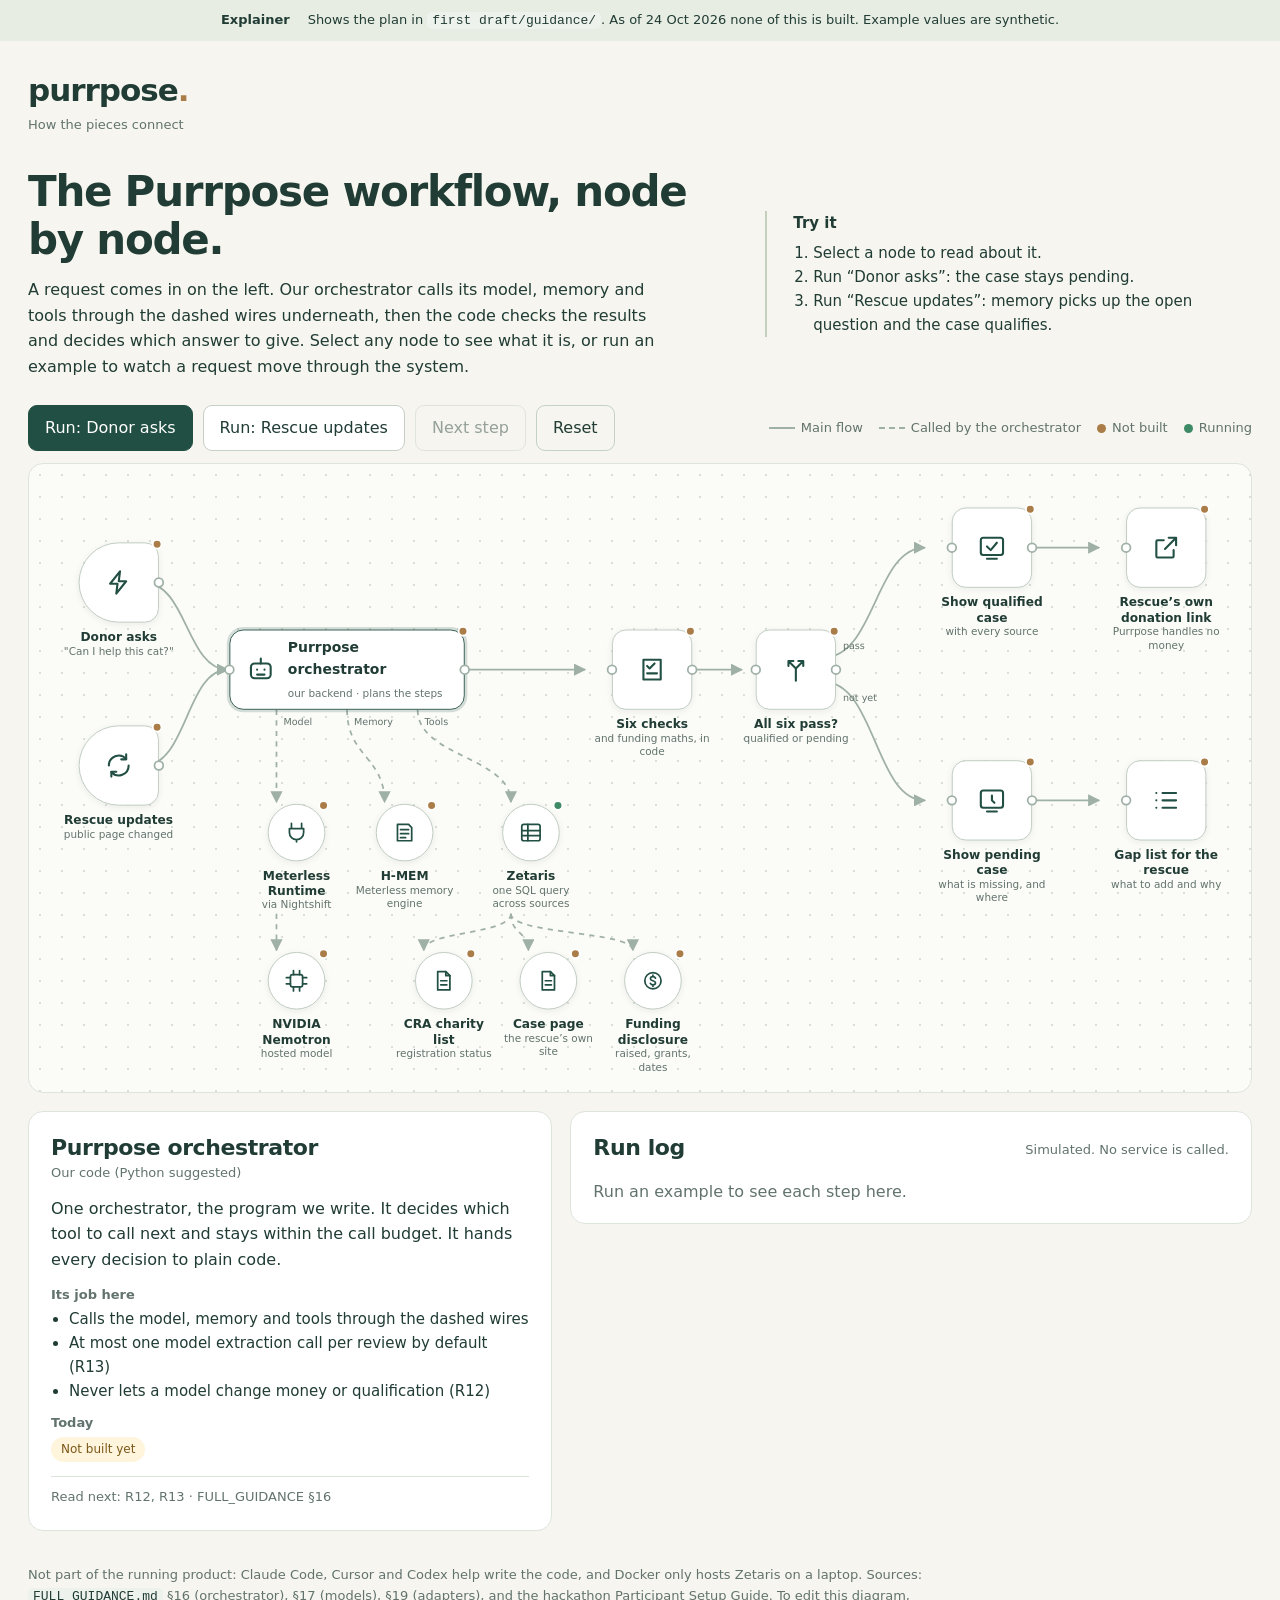
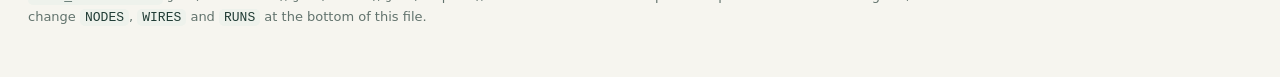
==== docs/architecture/how-it-fits.html @ 2f795e31 "Add architecture diagram, problem validation brief and parallel agents idea - docs/architecture/how-" ====
<!doctype html>
<html lang="en">
<head>
<meta charset="utf-8">
<meta name="viewport" content="width=device-width,initial-scale=1">
<title>Purrpose workflow</title>
<link rel="icon" href="data:image/svg+xml,%3Csvg xmlns=%27http://www.w3.org/2000/svg%27 viewBox=%270 0 16 16%27%3E%3Ccircle cx=%278%27 cy=%278%27 r=%276%27 fill=%27%23224f43%27/%3E%3C/svg%3E">
<style>
:root{--ink:#203c35;--muted:#62736d;--paper:#f6f5ef;--line:#dce4dc;--green:#224f43;--amber:#aa7d48;--amber-ink:#7a5717;--soft:#fff5dd;--wire:#9fb0a6;--dot:#d9dfd6}
*{box-sizing:border-box}
body{margin:0;background:var(--paper);color:var(--ink);font:16px/1.6 system-ui,-apple-system,BlinkMacSystemFont,"Segoe UI",sans-serif;font-variant-numeric:tabular-nums}
::selection{background:#ead9bb}
:focus-visible{outline:3px solid #aa8041;outline-offset:3px}
.shell{max-width:1400px;margin:auto;padding:0 28px}
.demo-banner{background:#e7ede3;display:flex;justify-content:center;gap:18px;flex-wrap:wrap;padding:10px 20px;font-size:13px;text-align:center}
.top{display:flex;align-items:center;justify-content:space-between;padding-top:25px;padding-bottom:12px;gap:18px;flex-wrap:wrap}
.brand{font-size:31px;font-weight:750;letter-spacing:-1px}.brand-dot{color:#aa7d48}
.top p{margin:0}.small{font-size:13px}.muted{color:var(--muted)}
.intro{display:grid;grid-template-columns:1.4fr 1fr;gap:56px;padding:20px 0 26px}
h1{font-size:clamp(28px,3.6vw,42px);line-height:1.13;letter-spacing:-.03em;margin:0 0 14px}
h2{font-size:22px;line-height:1.25;letter-spacing:-.4px;margin:4px 0 10px}
.intro p{margin:0;max-width:62ch}
aside.how{align-self:center;border-left:2px solid #c3d0be;padding-left:26px;font-size:15px}
aside.how ol{padding-left:20px;margin:6px 0 0}
button{font:inherit;cursor:pointer;border:1px solid #c5d1c7;background:#fff;color:var(--ink);padding:9px 16px;border-radius:9px;min-height:42px}
button:hover{border-color:var(--green)}
button:disabled{opacity:.45;cursor:not-allowed}
.primary{background:var(--green);color:#fff;border-color:var(--green)}
.quiet{background:transparent}
.toolbar{display:flex;gap:10px;flex-wrap:wrap;align-items:center;margin-bottom:12px}
.toolbar .sep{flex:1}
.legend{display:flex;gap:16px;flex-wrap:wrap;font-size:13px;color:var(--muted);align-items:center}
.legend i{display:inline-block;vertical-align:middle;margin-right:6px}
.lg-main{width:26px;border-top:2px solid var(--wire)}
.lg-sub{width:26px;border-top:2px dashed var(--wire)}
.lg-dot{width:9px;height:9px;border-radius:50%;background:var(--amber)}
.lg-dot.ok{background:#3f8a66}

/* Canvas */
.stage{display:block}
.below{display:grid;grid-template-columns:minmax(0,1fr) minmax(0,1.3fr);gap:18px;align-items:start;margin:18px 0 34px}
.viewport{position:relative;border:1px solid var(--line);border-radius:15px;background-color:#fbfbf7;background-image:radial-gradient(var(--dot) 1.1px,transparent 1.3px);background-size:22px 22px;overflow:auto}
.canvas{position:relative;width:1400px;height:720px;transform-origin:0 0}
svg.wires{position:absolute;inset:0;width:100%;height:100%;overflow:visible;pointer-events:none}
.wire{fill:none;stroke:var(--wire);stroke-width:2}
.wire.sub{stroke-dasharray:6 6}
.wire.on{stroke:var(--amber);stroke-width:2.5;animation:flow .9s linear infinite}
.wire.main.on{stroke-dasharray:10 6}
@keyframes flow{to{stroke-dashoffset:-32}}
.arrow{fill:var(--wire)}
.port-label,.branch-label{font-size:11px;fill:var(--muted)}

.node{position:absolute;display:flex;flex-direction:column;align-items:center;text-align:center;background:none;border:0;padding:0;min-height:0;border-radius:0;color:var(--ink)}
.node:hover{border:0}
.node .box{display:grid;place-items:center;background:#fff;border:1.5px solid #b9c7bc;border-radius:16px;box-shadow:0 2px 8px rgba(32,60,53,.07);transition:border-color .2s,box-shadow .2s;position:relative}
.node:hover .box{border-color:var(--green)}
.node.sel .box{border-color:var(--green);box-shadow:0 0 0 3px rgba(34,79,67,.18)}
.node.on .box{border-color:var(--amber);box-shadow:0 0 0 4px rgba(170,125,72,.22)}
.node svg.ic{width:34px;height:34px;stroke:var(--green);fill:none;stroke-width:1.7;stroke-linecap:round;stroke-linejoin:round}
.node.on svg.ic{stroke:var(--amber-ink)}
.node.tile .box{width:92px;height:92px}
.node.trigger .box{border-radius:46px 16px 16px 46px}
.node.circle .box{width:66px;height:66px;border-radius:50%}
.node.circle svg.ic{width:28px;height:28px}
.node.circle .name,.node.circle .sub{max-width:112px}
.node.agent .box{width:270px;height:92px;grid-template-columns:auto 1fr;justify-items:start;gap:14px;padding:0 18px;text-align:left}
.agent-title{font-weight:700;font-size:16px;line-height:1.2}
.agent-sub{font-size:12px;color:var(--muted)}
.node .name{margin-top:8px;font-weight:650;font-size:14px;line-height:1.25;max-width:150px}
.node .sub{font-size:12px;color:var(--muted);max-width:150px;line-height:1.3}
.node .state{position:absolute;top:-5px;right:-5px;width:12px;height:12px;border-radius:50%;background:var(--amber);border:2px solid #fff}
.node .state.ok{background:#3f8a66}
.handle{position:absolute;width:12px;height:12px;border-radius:50%;background:#fff;border:2px solid #9fb0a6;top:50%;transform:translateY(-50%)}
.handle.in{left:-7px}.handle.out{right:-7px}

/* Side panel */
.panel{background:#fff;border:1px solid var(--line);border-radius:15px;padding:22px}
.panel h2{margin:0 0 2px}
.panel .tech{font-size:13px;color:var(--muted);margin:0 0 12px}
.panel p{margin:8px 0}
.panel dl{margin:12px 0 0;display:grid;gap:10px}
.panel dt{font-size:13px;font-weight:700;color:var(--muted)}
.panel dd{margin:2px 0 0;font-size:15px}
.panel ul{margin:2px 0 0;padding-left:18px}
.pill{border-radius:20px;background:#e9efe7;padding:3px 10px;font-size:12px;display:inline-block}
.pill.pending{color:var(--amber-ink);background:var(--soft)}
.notice{padding:11px 13px;border-radius:10px;background:var(--soft);border:1px solid #eedab2;font-size:14px;margin-top:12px}
.refs{font-size:13px;color:var(--muted);border-top:1px solid var(--line);margin-top:14px;padding-top:10px}
code{font:13px/1.4 ui-monospace,SFMono-Regular,Consolas,monospace;background:#eef2ec;color:var(--ink);padding:1px 5px;border-radius:5px}

/* Run log */
.log{background:#fff;border:1px solid var(--line);border-radius:15px;padding:18px 22px}
.log-head{display:flex;justify-content:space-between;align-items:center;gap:12px;flex-wrap:wrap}
.log ol{margin:10px 0 0;padding-left:24px}
.log li{padding:4px 0;color:var(--muted)}
.log li.done{color:var(--ink)}
.log li.cur{color:var(--ink);font-weight:600}
.log li.cur::marker{color:var(--amber)}
.empty{color:var(--muted);margin:8px 0 0}
footer{font-size:13px;color:var(--muted);padding-bottom:36px}
footer p{max-width:110ch}

@media (max-width:1000px){.below{grid-template-columns:1fr}.intro{grid-template-columns:1fr;gap:18px}}
@media (max-width:560px){.shell{padding:0 16px}.toolbar .sep{display:none}}
@media (prefers-reduced-motion:reduce){.wire.on{animation:none}*{transition:none!important}}
</style>
</head>
<body>
<div class="demo-banner"><strong>Explainer</strong><span>Shows the plan in <code>first draft/guidance/</code>. As of 24 Oct 2026 none of this is built. Example values are synthetic.</span></div>
<header class="shell top"><div><span class="brand">purrpose<span class="brand-dot">.</span></span><p class="small muted">How the pieces connect</p></div></header>
<main class="shell">
  <section class="intro">
    <div>
      <h1>The Purrpose workflow, node by node.</h1>
      <p>A request comes in on the left. Our orchestrator calls its model, memory and tools through the dashed wires underneath, then the code checks the results and decides which answer to give. Select any node to see what it is, or run an example to watch a request move through the system.</p>
    </div>
    <aside class="how">
      <strong>Try it</strong>
      <ol>
        <li>Select a node to read about it.</li>
        <li>Run “Donor asks”: the case stays pending.</li>
        <li>Run “Rescue updates”: memory picks up the open question and the case qualifies.</li>
      </ol>
    </aside>
  </section>

  <div class="toolbar">
    <button class="primary" id="run-a">Run: Donor asks</button>
    <button id="run-b">Run: Rescue updates</button>
    <button class="quiet" id="step" disabled>Next step</button>
    <button class="quiet" id="reset">Reset</button>
    <span class="sep"></span>
    <div class="legend"><span><i class="lg-main"></i>Main flow</span><span><i class="lg-sub"></i>Called by the orchestrator</span><span><i class="lg-dot"></i>Not built</span><span><i class="lg-dot ok"></i>Running</span></div>
  </div>

  <div class="stage">
    <div class="viewport" id="viewport">
      <div class="canvas" id="canvas">
        <svg class="wires" id="wires" viewBox="0 0 1400 720" aria-hidden="true"></svg>
      </div>
    </div>
  </div>

  <div class="below">
  <aside class="panel" id="panel" aria-live="polite"></aside>
  <section class="log" aria-live="polite">
    <div class="log-head"><h2 id="log-title">Run log</h2><span class="small muted">Simulated. No service is called.</span></div>
    <div id="log-body"><p class="empty">Run an example to see each step here.</p></div>
  </section>
  </div>

  <footer>
    <p>Not part of the running product: Claude Code, Cursor and Codex help write the code, and Docker only hosts Zetaris on a laptop. Sources: <code>FULL_GUIDANCE.md</code> §16 (orchestrator), §17 (models), §19 (adapters), and the hackathon Participant Setup Guide. To edit this diagram, change <code>NODES</code>, <code>WIRES</code> and <code>RUNS</code> at the bottom of this file.</p>
  </footer>
</main>

<script>
'use strict';
// ---- Edit content here. Positions are in canvas pixels (1400 x 720). ----
const ICONS = {
  bolt:'<path d="M13 3 5 13h6l-1 8 8-10h-6l1-8z"/>',
  update:'<path d="M4 12a8 8 0 0 1 14-5.3M20 12a8 8 0 0 1-14 5.3"/><path d="M18 3v4h-4M6 21v-4h4"/>',
  agent:'<rect x="4" y="7" width="16" height="12" rx="3"/><path d="M12 3v4M9 12h.01M15 12h.01M9 16h6"/>',
  check:'<path d="M5 4h14v16H5z"/><path d="m8 9 2 2 4-4M8 15h8"/>',
  split:'<path d="M12 21V11M12 11 6 5M12 11l6-6M6 5h4M6 5v4M18 5h-4M18 5v4"/>',
  ok:'<rect x="3" y="4" width="18" height="14" rx="2"/><path d="m8 11 3 3 5-6M8 21h8"/>',
  pending:'<rect x="3" y="4" width="18" height="14" rx="2"/><path d="M12 8v4l2 2M8 21h8"/>',
  link:'<path d="M14 4h6v6M20 4l-9 9"/><path d="M18 14v5a1 1 0 0 1-1 1H5a1 1 0 0 1-1-1V7a1 1 0 0 1 1-1h5"/>',
  list:'<path d="M9 6h11M9 12h11M9 18h11M4 6h.01M4 12h.01M4 18h.01"/>',
  socket:'<path d="M7 3v5M17 3v5M5 8h14v4a7 7 0 0 1-14 0V8zM12 19v2"/>',
  chip:'<rect x="6" y="6" width="12" height="12" rx="2"/><path d="M9 2v4M15 2v4M9 18v4M15 18v4M2 9h4M2 15h4M18 9h4M18 15h4"/>',
  memory:'<path d="M5 4h11l3 3v13H5z"/><path d="M8 9h8M8 13h8M8 17h5"/>',
  table:'<rect x="3" y="4" width="18" height="16" rx="2"/><path d="M3 10h18M3 15h18M9 4v16"/>',
  doc:'<path d="M6 3h8l4 4v14H6z"/><path d="M14 3v4h4M9 12h6M9 16h6"/>',
  coin:'<circle cx="12" cy="12" r="8"/><path d="M14.5 9.5c-.5-1-1.5-1.5-2.5-1.5-1.4 0-2.5.8-2.5 2s1.1 1.6 2.5 2 2.5.8 2.5 2-1.1 2-2.5 2c-1 0-2-.5-2.5-1.5M12 6.5v1.5M12 16v1.5"/>'
};

const NODES = [
  {id:'t1', type:'tile trigger', x:40, y:90, icon:'bolt', name:'Donor asks', sub:'"Can I help this cat?"', state:'todo',
   tech:'Trigger · our app', what:'A supporter asks about one case, or asks to find one. The app asks once which city they prefer and never asks for a name or an amount.', job:['Starts a review of the case','Records which region and city the person asked about'], refs:'R04 · FULL_GUIDANCE §5'},
  {id:'t2', type:'tile trigger', x:40, y:300, icon:'update', name:'Rescue updates', sub:'public page changed', state:'todo',
   tech:'Trigger · our app', what:'A rescue changes its public case page, for example to say whether a grant is included in the amount raised. The notification alone is not evidence: the page has to be read and checked.', job:['Starts a re-review of only the checks the change affects','Starts from what memory already holds'], refs:'R05, R10 · FULL_GUIDANCE §6, §12'},
  {id:'agent', type:'agent', x:230, y:190, icon:'agent', name:'Purrpose orchestrator', sub:'our backend · plans the steps', state:'todo',
   tech:'Our code (Python suggested)', what:'One orchestrator, the program we write. It decides which tool to call next and stays within the call budget. It hands every decision to plain code.', job:['Calls the model, memory and tools through the dashed wires','At most one model extraction call per review by default (R13)','Never lets a model change money or qualification (R12)'], refs:'R12, R13 · FULL_GUIDANCE §16'},
  {id:'runtime', type:'circle', x:251, y:390, icon:'socket', name:'Meterless Runtime', sub:'via Nightshift', state:'todo',
   tech:'Hackathon Power rule', what:'The switchboard. Our app sends model requests to one OpenAI-style address with a token, and Nightshift passes them on to the model it is set up to use.', job:['The only model address our app knows','Satisfies the rule “Meterless Nightshift as primary AI provider”'],
   note:'Nightshift for Windows needs a dedicated GPU. On 23 Oct the Meterless team said in the HackOS Help Meterless channel: build the Runtime provider into the app and test with NVIDIA’s hosted API.', refs:'FULL_GUIDANCE §19 Nightshift'},
  {id:'nemotron', type:'circle', x:251, y:560, icon:'chip', name:'NVIDIA Nemotron', sub:'hosted model', state:'todo',
   tech:'The model that reads', what:'The AI model behind the Runtime. It reads the vet estimate and proposes facts, each with where on the page it found them.', job:['Proposes treatment, cost and date as candidates','The code then checks every proposed fact','The NVIDIA key goes in Nightshift, never in our app'], refs:'R12 · FULL_GUIDANCE §17'},
  {id:'hmem', type:'circle', x:375, y:390, icon:'memory', name:'H-MEM', sub:'Meterless memory engine', state:'todo',
   tech:'Hackathon Build rule', what:'Memory with citations. Every finding keeps its source, and nothing is overwritten. It is an engine we build from Meterless’s reference code and test suite, not a hosted service.', job:['Recalls what is already known and what is still open','Saves new findings after each review','Keeps history honest: an old answer uses only what was known then'], proof:'The conformance tests pass, and the demo shows a recall after an update.', refs:'R11 · FULL_GUIDANCE §14'},
  {id:'zetaris', type:'circle', x:520, y:390, icon:'table', name:'Zetaris', sub:'one SQL query across sources', state:'ok',
   tech:'Hackathon Data rule', what:'A query layer. It reads separate sources where they live and lets us join them in one SQL query, keeping which source each row came from.', job:['Answers: does the registry match the name and city on the case page?','Returns funding rows with their dates'], note:'Running locally (REST on port 18888). No Purrpose tables yet. Sources must be in S3, a database or a REST API, not local files.', refs:'R07 · FULL_GUIDANCE §19 Zetaris'},
  {id:'src1', type:'circle', x:420, y:560, icon:'doc', name:'CRA charity list', sub:'registration status', state:'todo',
   tech:'Source', what:'The Canada Revenue Agency’s list of registered charities: name, status, address. The bulk download is a yearly snapshot, and live status is a web search.', job:['Identity check (check 1 of 6)'], refs:'R09 · FULL_GUIDANCE §13'},
  {id:'src2', type:'circle', x:540, y:560, icon:'doc', name:'Case page', sub:'the rescue’s own site', state:'todo',
   tech:'Source', what:'The rescue’s public page for this cat: the request, the city where treatment happens, and the medical material.', job:['Medical check, and the city used for sorting'], refs:'R05, R07'},
  {id:'src3', type:'circle', x:660, y:560, icon:'coin', name:'Funding disclosure', sub:'raised, grants, dates', state:'todo',
   tech:'Source', what:'The dated statement of how much is needed and how much has been raised, including any grants.', job:['Funding checks (checks 3 and 4)'], refs:'R08 · FULL_GUIDANCE §9'},
  {id:'checks', type:'tile', x:640, y:190, icon:'check', name:'Six checks', sub:'and funding maths, in code', state:'todo',
   tech:'Our code', what:'Plain code with no model involved. It runs the six checks and calculates the remaining amount. Unknown stays unknown and is never counted as zero.', job:['Identity, medical, costs dated, positive remainder, donation link, risk','2,000 − 700 − 300 = 1,000 if the grant is separate; unknown if unclear'], refs:'R06, R08 · FULL_GUIDANCE §7, §9'},
  {id:'gate', type:'tile', x:820, y:190, icon:'split', name:'All six pass?', sub:'qualified or pending', state:'todo',
   tech:'Our code', what:'The fork in the road. Only a case that passes every check is shown as qualified. Anything else is pending, with the reason.', job:['Qualification applies to this case only, not to every request by the organization'], refs:'R06'},
  {id:'qual', type:'tile', x:1030, y:50, icon:'ok', name:'Show qualified case', sub:'with every source', state:'todo',
   tech:'Result page', what:'The supporter sees the case, its sources and the remaining amount, plus what has not been independently confirmed.', job:['Ordered by city, organization and case name, never by a trust score'], refs:'R04 · FULL_GUIDANCE §5.4'},
  {id:'link', type:'tile', x:1230, y:50, icon:'link', name:'Rescue’s own donation link', sub:'Purrpose handles no money', state:'todo',
   tech:'External link', what:'A checked link to the organization’s own donation channel. Purrpose never takes, sends or processes money.', job:['The link is checked to belong to the same organization (check 5)'], refs:'R15 · FULL_GUIDANCE §10'},
  {id:'pend', type:'tile', x:1030, y:340, icon:'pending', name:'Show pending case', sub:'what is missing, and where', state:'todo',
   tech:'Result page', what:'An honest pending result: the known facts, what is missing, and where it could come from. Missing information does not mean dishonesty.', job:['Never invents a remaining amount'], refs:'R06 · FULL_GUIDANCE §5.4'},
  {id:'gaps', type:'tile', x:1230, y:340, icon:'list', name:'Gap list for the rescue', sub:'what to add and why', state:'todo',
   tech:'Result page', what:'The rescue gets a practical list of what is satisfied, missing, expired or conflicting, and what to add to its public page.', job:['Public links only, no private uploads'], refs:'R05 · FULL_GUIDANCE §6'}
];

// [from, to, kind (main | sub), optional label]
const WIRES = [
  ['t1','agent','main'], ['t2','agent','main'],
  ['agent','runtime','sub','Model'], ['runtime','nemotron','sub'],
  ['agent','hmem','sub','Memory'], ['agent','zetaris','sub','Tools'],
  ['zetaris','src1','sub'], ['zetaris','src2','sub'], ['zetaris','src3','sub'],
  ['agent','checks','main'], ['checks','gate','main'],
  ['gate','qual','main','pass'], ['gate','pend','main','not yet'],
  ['qual','link','main'], ['pend','gaps','main']
];

const RUNS = {
  a:{title:'Run: Donor asks', steps:[
    {on:['t1'], wires:[], text:'A supporter asks about Maple, a synthetic Ottawa case: CAD 2,000 for treatment.'},
    {on:['agent'], wires:['t1>agent'], text:'The orchestrator plans the review: what to look up, what is allowed, and the one model call.'},
    {on:['hmem'], wires:['agent>hmem'], text:'H-MEM recall: nothing is known about this case yet.'},
    {on:['zetaris','src1','src2','src3'], wires:['agent>zetaris','zetaris>src1','zetaris>src2','zetaris>src3'], text:'Zetaris joins the registry record, the case page and the funding disclosure: CAD 700 raised and a CAD 300 grant.'},
    {on:['runtime','nemotron'], wires:['agent>runtime','runtime>nemotron'], text:'The vet estimate goes through the Meterless Runtime to Nemotron, which proposes “CAD 2,000, estimate item 1”.'},
    {on:['checks'], wires:['agent>checks'], text:'The code checks the facts. The disclosure doesn’t say whether the grant is part of the CAD 700, so the remaining amount is unknown.'},
    {on:['gate'], wires:['checks>gate'], text:'The funding check can’t pass, so the case is not qualified.'},
    {on:['pend'], wires:['gate>pend'], text:'The supporter sees a pending case: what is known, what is missing, and the sources.'},
    {on:['gaps','hmem'], wires:['pend>gaps','agent>hmem'], text:'The rescue is asked: “Is the CAD 300 grant included in the CAD 700?” The open question is saved in H-MEM.'}
  ]},
  b:{title:'Run: Rescue updates', steps:[
    {on:['t2'], wires:[], text:'The rescue updates its page: the grant is separate from the CAD 700 raised.'},
    {on:['agent'], wires:['t2>agent'], text:'The orchestrator starts a re-review, limited to the checks this change affects.'},
    {on:['hmem'], wires:['agent>hmem'], text:'H-MEM recall: the earlier findings, plus the open question about the grant.'},
    {on:['zetaris','src3'], wires:['agent>zetaris','zetaris>src3'], text:'Only the funding disclosure is read again. The identity and medical findings are reused while still valid.'},
    {on:['checks'], wires:['agent>checks'], text:'The code calculates: 2,000 − 700 − 300 = CAD 1,000 remaining. No model call was needed.'},
    {on:['gate'], wires:['checks>gate'], text:'All six checks pass on synthetic test data.'},
    {on:['qual','hmem'], wires:['gate>qual','agent>hmem'], text:'The case is shown as qualified, with its sources. The earlier pending result stays in history.'},
    {on:['link'], wires:['qual>link'], text:'The supporter gets the rescue’s own donation link. Purrpose never handles money.'}
  ]}
};

// ---- Rendering. ----
const $ = id => document.getElementById(id);
const byId = Object.fromEntries(NODES.map(n=>[n.id,n]));
const size = n => n.type.includes('agent') ? {w:270,h:92} : n.type.includes('circle') ? {w:66,h:66} : {w:92,h:92};
let selected = 'agent', run = null, stepIx = -1;

function ports(n){
  const s=size(n), cx=n.x+s.w/2, cy=n.y+s.h/2;
  return {in:[n.x,cy], out:[n.x+s.w,cy], top:[cx,n.y], bottom:[cx,n.y+s.h],
    sub:{runtime:[n.x+s.w*0.2,n.y+s.h], hmem:[n.x+s.w*0.5,n.y+s.h], zetaris:[n.x+s.w*0.8,n.y+s.h]}};
}

function drawWires(){
  let h='<defs><marker id="arr" viewBox="0 0 10 10" refX="9" refY="5" markerWidth="7" markerHeight="7" orient="auto-start-reverse"><path class="arrow" d="M0 0 10 5 0 10z"/></marker></defs>';
  WIRES.forEach(([f,t,kind,label])=>{
    const pa=ports(byId[f]), pb=ports(byId[t]);
    let d, lx, ly;
    if(kind==='main'){
      let [x1,y1]=pa.out; const [x2,y2]=pb.in;
      if(f==='gate') y1 += (t==='qual' ? -14 : 14);
      const c=Math.max(40,(x2-x1)/2);
      d=`M${x1} ${y1} C${x1+c} ${y1} ${x2-c} ${y2} ${x2-2} ${y2}`;
      if(label){lx=x1+22; ly=y1+(t==='qual'?-10:22);}
    } else {
      const [x1,y1]= f==='agent' ? pa.sub[t] : [pa.bottom[0], pa.bottom[1]+60];
      const [x2,y2]=pb.top; const c=Math.max(24,(y2-y1)/2);
      d=`M${x1} ${y1} C${x1} ${y1+c} ${x2} ${y2-c} ${x2} ${y2-2}`;
      if(label){lx=x1+8; ly=y1+18;}
    }
    h+=`<path class="wire ${kind}" data-w="${f}>${t}" d="${d}" marker-end="url(#arr)"/>`;
    if(label) h+=`<text class="${kind==='main'?'branch-label':'port-label'}" x="${lx}" y="${ly}">${label}</text>`;
  });
  $('wires').innerHTML=h;
}

function drawNodes(){
  const c=$('canvas');
  NODES.forEach(n=>{
    const el=document.createElement('button');
    el.className='node '+n.type; el.dataset.id=n.id;
    el.style.left=n.x+'px'; el.style.top=n.y+'px';
    el.setAttribute('aria-label',`${n.name}: ${n.sub}`);
    const ic=`<svg class="ic" viewBox="0 0 24 24" aria-hidden="true">${ICONS[n.icon]}</svg>`;
    const dot=`<span class="state ${n.state==='ok'?'ok':''}" title="${n.state==='ok'?'Running':'Not built'}"></span>`;
    if(n.type==='agent'){
      el.innerHTML=`<span class="box">${ic}<span><span class="agent-title">${n.name}</span><br><span class="agent-sub">${n.sub}</span></span>${dot}<span class="handle in"></span><span class="handle out"></span></span>`;
    } else {
      const handles = n.type.includes('circle') ? '' : `${n.type.includes('trigger')?'':'<span class="handle in"></span>'}${['link','gaps'].includes(n.id)?'':'<span class="handle out"></span>'}`;
      el.innerHTML=`<span class="box">${ic}${dot}${handles}</span><span class="name">${n.name}</span><span class="sub">${n.sub}</span>`;
    }
    el.addEventListener('click',()=>{selected=n.id; renderPanel(); paint();});
    c.appendChild(el);
  });
}

function renderPanel(){
  const n=byId[selected];
  $('panel').innerHTML=`<h2>${n.name}</h2><p class="tech">${n.tech}</p><p>${n.what}</p>
    <dl><div><dt>Its job here</dt><dd><ul>${n.job.map(j=>`<li>${j}</li>`).join('')}</ul></dd></div>
    ${n.proof?`<div><dt>What proves it works</dt><dd>${n.proof}</dd></div>`:''}
    <div><dt>Today</dt><dd><span class="pill ${n.state==='ok'?'':'pending'}">${n.state==='ok'?'Running locally':'Not built yet'}</span></dd></div></dl>
    ${n.note?`<div class="notice">${n.note}</div>`:''}
    <div class="refs">Read next: ${n.refs}</div>`;
}

function paint(){
  const s = run && stepIx>=0 ? RUNS[run].steps[stepIx] : null;
  document.querySelectorAll('.node').forEach(el=>{
    el.classList.toggle('on', !!s && s.on.includes(el.dataset.id));
    el.classList.toggle('sel', el.dataset.id===selected);
  });
  document.querySelectorAll('.wire').forEach(w=>w.classList.toggle('on', !!s && s.wires.includes(w.dataset.w)));
}

function renderLog(){
  if(!run){$('log-title').textContent='Run log';$('log-body').innerHTML='<p class="empty">Run an example to see each step here.</p>';$('step').disabled=true;$('step').textContent='Next step';return}
  const r=RUNS[run];
  $('log-title').textContent=r.title;
  $('log-body').innerHTML='<ol>'+r.steps.slice(0,stepIx+1).map((s,i)=>`<li class="${i===stepIx?'cur':'done'}">${s.text}</li>`).join('')+'</ol>';
  const done = stepIx>=r.steps.length-1;
  $('step').disabled = done; $('step').textContent = done ? 'Run finished' : 'Next step';
}

function show(){ selected=RUNS[run].steps[stepIx].on[0]; renderPanel(); paint(); renderLog(); }
function start(k){ run=k; stepIx=0; show(); }
function next(){ if(run && stepIx<RUNS[run].steps.length-1){ stepIx++; show(); } }

function fit(){
  const vp=$('viewport'), c=$('canvas');
  const k=Math.max(0.62, Math.min(1, (vp.clientWidth-2)/1400));
  c.style.transform=`scale(${k})`;
  c.style.marginBottom=`${720*k-720}px`; c.style.marginRight=`${1400*k-1400}px`;
}

$('run-a').onclick=()=>start('a');
$('run-b').onclick=()=>start('b');
$('step').onclick=next;
$('reset').onclick=()=>{ run=null; stepIx=-1; selected='agent'; renderPanel(); paint(); renderLog(); };
document.addEventListener('keydown',e=>{ if(e.key==='ArrowRight') next(); });
window.addEventListener('resize',fit);
drawWires(); drawNodes(); renderPanel(); paint(); fit();
</script>
</body>
</html>
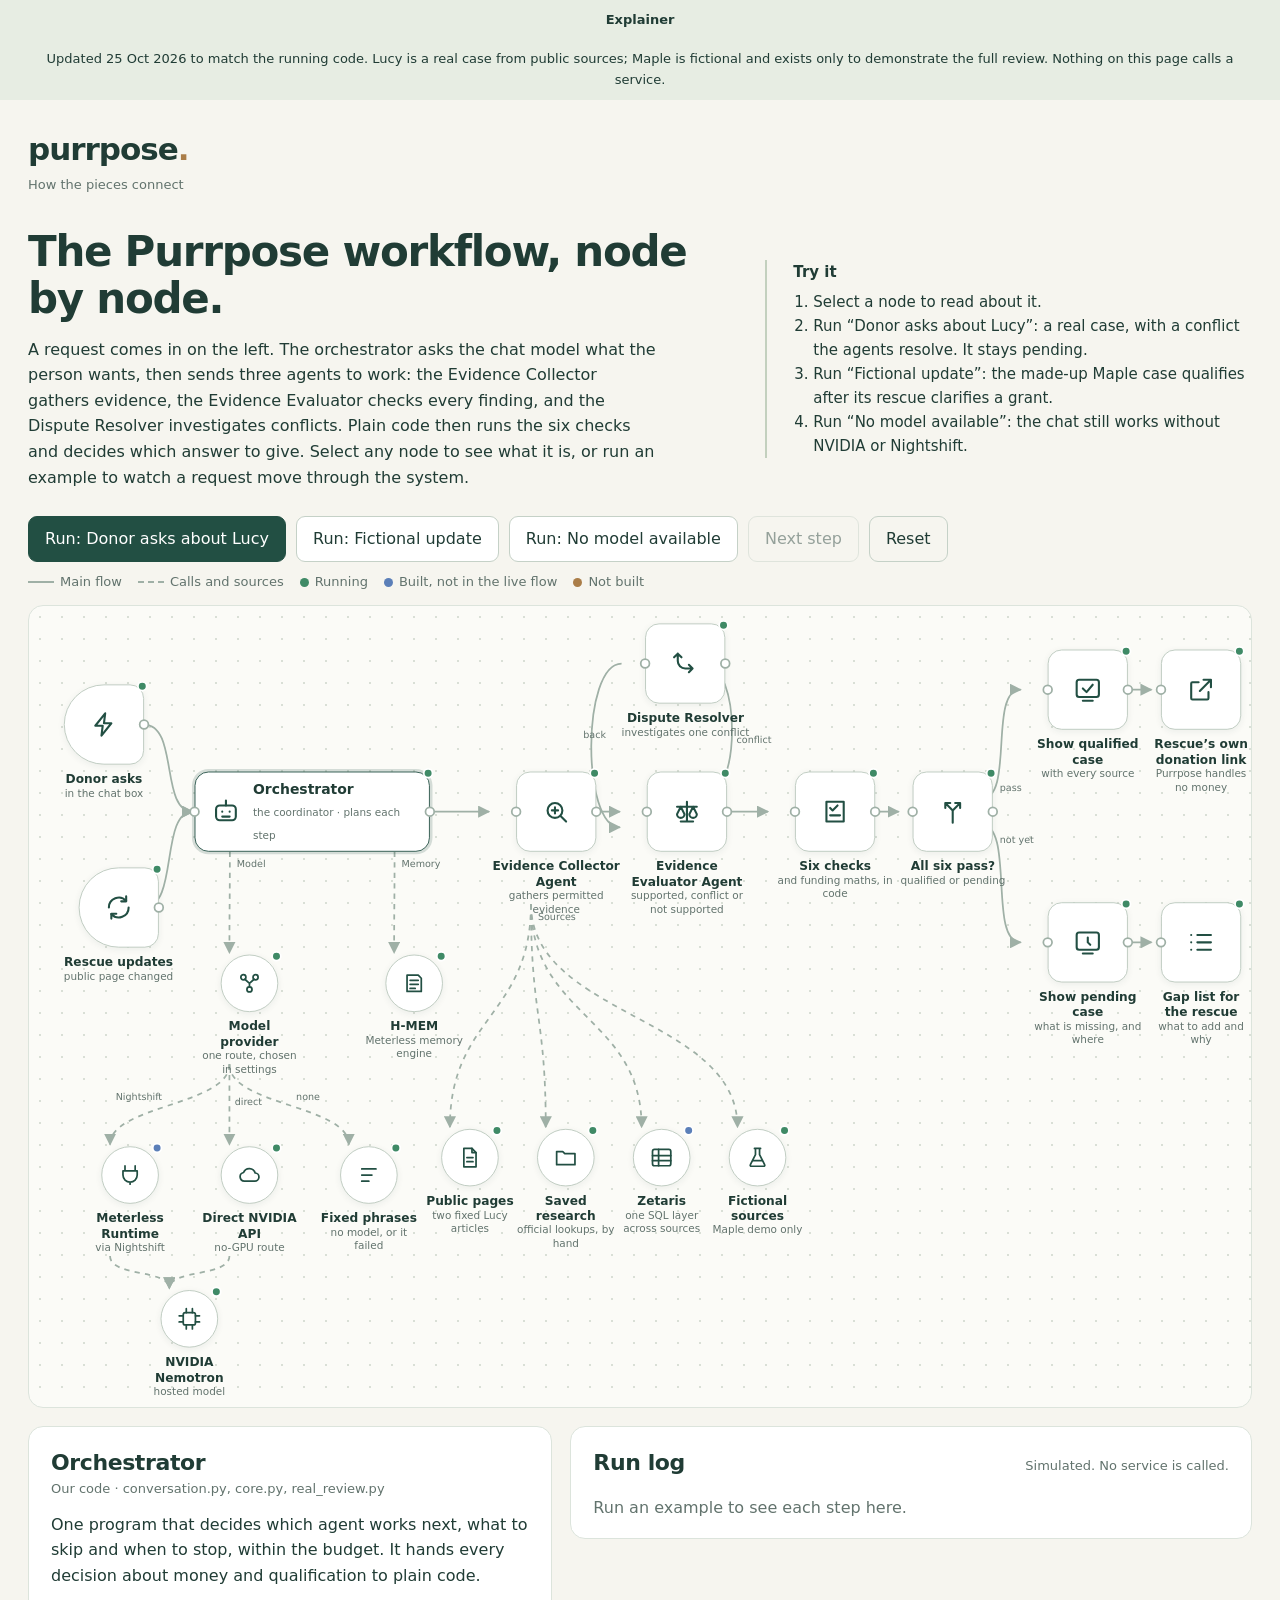
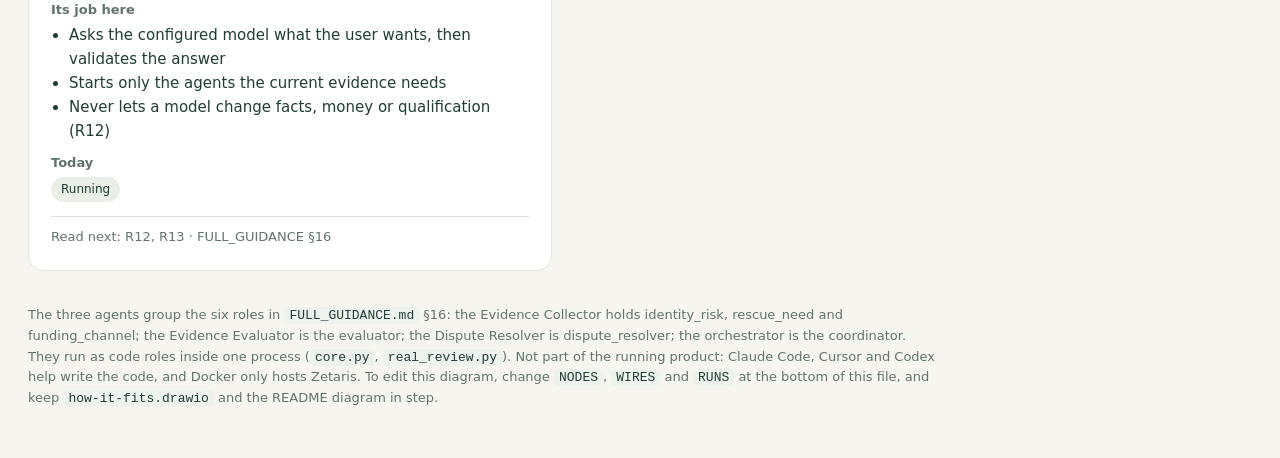
==== commit b4ecb829: "Update workflow diagram with agents and model routes - Three agents grouping the six FULL_GUIDANCE s" ====
--- a/docs/architecture/how-it-fits.html
+++ b/docs/architecture/how-it-fits.html
@@ -35,12 +35,13 @@
 .lg-sub{width:26px;border-top:2px dashed var(--wire)}
 .lg-dot{width:9px;height:9px;border-radius:50%;background:var(--amber)}
 .lg-dot.ok{background:#3f8a66}
+.lg-dot.part{background:#5b7fb8}
 
 /* Canvas */
 .stage{display:block}
 .below{display:grid;grid-template-columns:minmax(0,1fr) minmax(0,1.3fr);gap:18px;align-items:start;margin:18px 0 34px}
 .viewport{position:relative;border:1px solid var(--line);border-radius:15px;background-color:#fbfbf7;background-image:radial-gradient(var(--dot) 1.1px,transparent 1.3px);background-size:22px 22px;overflow:auto}
-.canvas{position:relative;width:1400px;height:720px;transform-origin:0 0}
+.canvas{position:relative;width:1400px;height:920px;transform-origin:0 0}
 svg.wires{position:absolute;inset:0;width:100%;height:100%;overflow:visible;pointer-events:none}
 .wire{fill:none;stroke:var(--wire);stroke-width:2}
 .wire.sub{stroke-dasharray:6 6}
@@ -70,6 +71,7 @@
 .node .sub{font-size:12px;color:var(--muted);max-width:150px;line-height:1.3}
 .node .state{position:absolute;top:-5px;right:-5px;width:12px;height:12px;border-radius:50%;background:var(--amber);border:2px solid #fff}
 .node .state.ok{background:#3f8a66}
+.node .state.part{background:#5b7fb8}
 .handle{position:absolute;width:12px;height:12px;border-radius:50%;background:#fff;border:2px solid #9fb0a6;top:50%;transform:translateY(-50%)}
 .handle.in{left:-7px}.handle.out{right:-7px}
 
@@ -84,6 +86,7 @@
 .panel ul{margin:2px 0 0;padding-left:18px}
 .pill{border-radius:20px;background:#e9efe7;padding:3px 10px;font-size:12px;display:inline-block}
 .pill.pending{color:var(--amber-ink);background:var(--soft)}
+.pill.part{color:#2f4f86;background:#e6ecf7}
 .notice{padding:11px 13px;border-radius:10px;background:var(--soft);border:1px solid #eedab2;font-size:14px;margin-top:12px}
 .refs{font-size:13px;color:var(--muted);border-top:1px solid var(--line);margin-top:14px;padding-top:10px}
 code{font:13px/1.4 ui-monospace,SFMono-Regular,Consolas,monospace;background:#eef2ec;color:var(--ink);padding:1px 5px;border-radius:5px}
@@ -106,37 +109,39 @@
 </style>
 </head>
 <body>
-<div class="demo-banner"><strong>Explainer</strong><span>Shows the plan in <code>first draft/guidance/</code>. As of 24 Oct 2026 none of this is built. Example values are synthetic.</span></div>
+<div class="demo-banner"><strong>Explainer</strong><span>Updated 25 Oct 2026 to match the running code. Lucy is a real case from public sources; Maple is fictional and exists only to demonstrate the full review. Nothing on this page calls a service.</span></div>
 <header class="shell top"><div><span class="brand">purrpose<span class="brand-dot">.</span></span><p class="small muted">How the pieces connect</p></div></header>
 <main class="shell">
   <section class="intro">
     <div>
       <h1>The Purrpose workflow, node by node.</h1>
-      <p>A request comes in on the left. Our orchestrator calls its model, memory and tools through the dashed wires underneath, then the code checks the results and decides which answer to give. Select any node to see what it is, or run an example to watch a request move through the system.</p>
+      <p>A request comes in on the left. The orchestrator asks the chat model what the person wants, then sends three agents to work: the Evidence Collector gathers evidence, the Evidence Evaluator checks every finding, and the Dispute Resolver investigates conflicts. Plain code then runs the six checks and decides which answer to give. Select any node to see what it is, or run an example to watch a request move through the system.</p>
     </div>
     <aside class="how">
       <strong>Try it</strong>
       <ol>
         <li>Select a node to read about it.</li>
-        <li>Run “Donor asks”: the case stays pending.</li>
-        <li>Run “Rescue updates”: memory picks up the open question and the case qualifies.</li>
+        <li>Run “Donor asks about Lucy”: a real case, with a conflict the agents resolve. It stays pending.</li>
+        <li>Run “Fictional update”: the made-up Maple case qualifies after its rescue clarifies a grant.</li>
+        <li>Run “No model available”: the chat still works without NVIDIA or Nightshift.</li>
       </ol>
     </aside>
   </section>
 
   <div class="toolbar">
-    <button class="primary" id="run-a">Run: Donor asks</button>
-    <button id="run-b">Run: Rescue updates</button>
+    <button class="primary" id="run-a">Run: Donor asks about Lucy</button>
+    <button id="run-b">Run: Fictional update</button>
+    <button id="run-c">Run: No model available</button>
     <button class="quiet" id="step" disabled>Next step</button>
     <button class="quiet" id="reset">Reset</button>
     <span class="sep"></span>
-    <div class="legend"><span><i class="lg-main"></i>Main flow</span><span><i class="lg-sub"></i>Called by the orchestrator</span><span><i class="lg-dot"></i>Not built</span><span><i class="lg-dot ok"></i>Running</span></div>
+    <div class="legend"><span><i class="lg-main"></i>Main flow</span><span><i class="lg-sub"></i>Calls and sources</span><span><i class="lg-dot ok"></i>Running</span><span><i class="lg-dot part"></i>Built, not in the live flow</span><span><i class="lg-dot"></i>Not built</span></div>
   </div>
 
   <div class="stage">
     <div class="viewport" id="viewport">
       <div class="canvas" id="canvas">
-        <svg class="wires" id="wires" viewBox="0 0 1400 720" aria-hidden="true"></svg>
+        <svg class="wires" id="wires" viewBox="0 0 1400 920" aria-hidden="true"></svg>
       </div>
     </div>
   </div>
@@ -150,133 +155,173 @@
   </div>
 
   <footer>
-    <p>Not part of the running product: Claude Code, Cursor and Codex help write the code, and Docker only hosts Zetaris on a laptop. Sources: <code>FULL_GUIDANCE.md</code> §16 (orchestrator), §17 (models), §19 (adapters), and the hackathon Participant Setup Guide. To edit this diagram, change <code>NODES</code>, <code>WIRES</code> and <code>RUNS</code> at the bottom of this file.</p>
+    <p>The three agents group the six roles in <code>FULL_GUIDANCE.md</code> §16: the Evidence Collector holds identity_risk, rescue_need and funding_channel; the Evidence Evaluator is the evaluator; the Dispute Resolver is dispute_resolver; the orchestrator is the coordinator. They run as code roles inside one process (<code>core.py</code>, <code>real_review.py</code>). Not part of the running product: Claude Code, Cursor and Codex help write the code, and Docker only hosts Zetaris. To edit this diagram, change <code>NODES</code>, <code>WIRES</code> and <code>RUNS</code> at the bottom of this file, and keep <code>how-it-fits.drawio</code> and the README diagram in step.</p>
   </footer>
 </main>
 
 <script>
 'use strict';
-// ---- Edit content here. Positions are in canvas pixels (1400 x 720). ----
+// ---- Edit content here. Positions are in canvas pixels (1400 x 920). ----
 const ICONS = {
   bolt:'<path d="M13 3 5 13h6l-1 8 8-10h-6l1-8z"/>',
   update:'<path d="M4 12a8 8 0 0 1 14-5.3M20 12a8 8 0 0 1-14 5.3"/><path d="M18 3v4h-4M6 21v-4h4"/>',
   agent:'<rect x="4" y="7" width="16" height="12" rx="3"/><path d="M12 3v4M9 12h.01M15 12h.01M9 16h6"/>',
+  collect:'<circle cx="11" cy="11" r="6"/><path d="m20 20-4.5-4.5M8.5 11h5M11 8.5v5"/>',
+  scale:'<path d="M12 4v16M7 20h10M4 8h16M7 8l-3 6a3 3 0 0 0 6 0zM17 8l-3 6a3 3 0 0 0 6 0z"/>',
+  resolve:'<path d="M6 4v6a6 6 0 0 0 6 6h6M6 4 3 7M6 4l3 3M18 16l-3-3M18 16l-3 3"/>',
   check:'<path d="M5 4h14v16H5z"/><path d="m8 9 2 2 4-4M8 15h8"/>',
   split:'<path d="M12 21V11M12 11 6 5M12 11l6-6M6 5h4M6 5v4M18 5h-4M18 5v4"/>',
   ok:'<rect x="3" y="4" width="18" height="14" rx="2"/><path d="m8 11 3 3 5-6M8 21h8"/>',
   pending:'<rect x="3" y="4" width="18" height="14" rx="2"/><path d="M12 8v4l2 2M8 21h8"/>',
   link:'<path d="M14 4h6v6M20 4l-9 9"/><path d="M18 14v5a1 1 0 0 1-1 1H5a1 1 0 0 1-1-1V7a1 1 0 0 1 1-1h5"/>',
   list:'<path d="M9 6h11M9 12h11M9 18h11M4 6h.01M4 12h.01M4 18h.01"/>',
+  route:'<circle cx="6" cy="6" r="2.5"/><circle cx="18" cy="6" r="2.5"/><circle cx="12" cy="18" r="2.5"/><path d="M12 15.5V12M12 12 7.5 8M12 12l4.5-4"/>',
   socket:'<path d="M7 3v5M17 3v5M5 8h14v4a7 7 0 0 1-14 0V8zM12 19v2"/>',
+  cloud:'<path d="M7 18h10a4 4 0 0 0 .6-8A6 6 0 0 0 6.2 9.5 4.3 4.3 0 0 0 7 18z"/>',
+  text:'<path d="M5 6h14M5 12h10M5 18h7"/>',
   chip:'<rect x="6" y="6" width="12" height="12" rx="2"/><path d="M9 2v4M15 2v4M9 18v4M15 18v4M2 9h4M2 15h4M18 9h4M18 15h4"/>',
   memory:'<path d="M5 4h11l3 3v13H5z"/><path d="M8 9h8M8 13h8M8 17h5"/>',
   table:'<rect x="3" y="4" width="18" height="16" rx="2"/><path d="M3 10h18M3 15h18M9 4v16"/>',
   doc:'<path d="M6 3h8l4 4v14H6z"/><path d="M14 3v4h4M9 12h6M9 16h6"/>',
-  coin:'<circle cx="12" cy="12" r="8"/><path d="M14.5 9.5c-.5-1-1.5-1.5-2.5-1.5-1.4 0-2.5.8-2.5 2s1.1 1.6 2.5 2 2.5.8 2.5 2-1.1 2-2.5 2c-1 0-2-.5-2.5-1.5M12 6.5v1.5M12 16v1.5"/>'
+  folder:'<path d="M3 6h6l2 2h10v11H3z"/>',
+  flask:'<path d="M9 3h6M10 3v6L5 19a1 1 0 0 0 .9 1.5h12.2A1 1 0 0 0 19 19l-5-10V3"/><path d="M7.5 15h9"/>'
 };
 
+// state: ok = running, part = built but not in the live flow, todo = not built. status overrides the panel pill text.
 const NODES = [
-  {id:'t1', type:'tile trigger', x:40, y:90, icon:'bolt', name:'Donor asks', sub:'"Can I help this cat?"', state:'todo',
-   tech:'Trigger · our app', what:'A supporter asks about one case, or asks to find one. The app asks once which city they prefer and never asks for a name or an amount.', job:['Starts a review of the case','Records which region and city the person asked about'], refs:'R04 · FULL_GUIDANCE §5'},
-  {id:'t2', type:'tile trigger', x:40, y:300, icon:'update', name:'Rescue updates', sub:'public page changed', state:'todo',
-   tech:'Trigger · our app', what:'A rescue changes its public case page, for example to say whether a grant is included in the amount raised. The notification alone is not evidence: the page has to be read and checked.', job:['Starts a re-review of only the checks the change affects','Starts from what memory already holds'], refs:'R05, R10 · FULL_GUIDANCE §6, §12'},
-  {id:'agent', type:'agent', x:230, y:190, icon:'agent', name:'Purrpose orchestrator', sub:'our backend · plans the steps', state:'todo',
-   tech:'Our code (Python suggested)', what:'One orchestrator, the program we write. It decides which tool to call next and stays within the call budget. It hands every decision to plain code.', job:['Calls the model, memory and tools through the dashed wires','At most one model extraction call per review by default (R13)','Never lets a model change money or qualification (R12)'], refs:'R12, R13 · FULL_GUIDANCE §16'},
-  {id:'runtime', type:'circle', x:251, y:390, icon:'socket', name:'Meterless Runtime', sub:'via Nightshift', state:'todo',
-   tech:'Hackathon Power rule', what:'The switchboard. Our app sends model requests to one OpenAI-style address with a token, and Nightshift passes them on to the model it is set up to use.', job:['The only model address our app knows','Satisfies the rule “Meterless Nightshift as primary AI provider”'],
-   note:'Nightshift for Windows needs a dedicated GPU. On 23 Oct the Meterless team said in the HackOS Help Meterless channel: build the Runtime provider into the app and test with NVIDIA’s hosted API.', refs:'FULL_GUIDANCE §19 Nightshift'},
-  {id:'nemotron', type:'circle', x:251, y:560, icon:'chip', name:'NVIDIA Nemotron', sub:'hosted model', state:'todo',
-   tech:'The model that reads', what:'The AI model behind the Runtime. It reads the vet estimate and proposes facts, each with where on the page it found them.', job:['Proposes treatment, cost and date as candidates','The code then checks every proposed fact','The NVIDIA key goes in Nightshift, never in our app'], refs:'R12 · FULL_GUIDANCE §17'},
-  {id:'hmem', type:'circle', x:375, y:390, icon:'memory', name:'H-MEM', sub:'Meterless memory engine', state:'todo',
-   tech:'Hackathon Build rule', what:'Memory with citations. Every finding keeps its source, and nothing is overwritten. It is an engine we build from Meterless’s reference code and test suite, not a hosted service.', job:['Recalls what is already known and what is still open','Saves new findings after each review','Keeps history honest: an old answer uses only what was known then'], proof:'The conformance tests pass, and the demo shows a recall after an update.', refs:'R11 · FULL_GUIDANCE §14'},
-  {id:'zetaris', type:'circle', x:520, y:390, icon:'table', name:'Zetaris', sub:'one SQL query across sources', state:'ok',
-   tech:'Hackathon Data rule', what:'A query layer. It reads separate sources where they live and lets us join them in one SQL query, keeping which source each row came from.', job:['Answers: does the registry match the name and city on the case page?','Returns funding rows with their dates'], note:'Running locally (REST on port 18888). No Purrpose tables yet. Sources must be in S3, a database or a REST API, not local files.', refs:'R07 · FULL_GUIDANCE §19 Zetaris'},
-  {id:'src1', type:'circle', x:420, y:560, icon:'doc', name:'CRA charity list', sub:'registration status', state:'todo',
-   tech:'Source', what:'The Canada Revenue Agency’s list of registered charities: name, status, address. The bulk download is a yearly snapshot, and live status is a web search.', job:['Identity check (check 1 of 6)'], refs:'R09 · FULL_GUIDANCE §13'},
-  {id:'src2', type:'circle', x:540, y:560, icon:'doc', name:'Case page', sub:'the rescue’s own site', state:'todo',
-   tech:'Source', what:'The rescue’s public page for this cat: the request, the city where treatment happens, and the medical material.', job:['Medical check, and the city used for sorting'], refs:'R05, R07'},
-  {id:'src3', type:'circle', x:660, y:560, icon:'coin', name:'Funding disclosure', sub:'raised, grants, dates', state:'todo',
-   tech:'Source', what:'The dated statement of how much is needed and how much has been raised, including any grants.', job:['Funding checks (checks 3 and 4)'], refs:'R08 · FULL_GUIDANCE §9'},
-  {id:'checks', type:'tile', x:640, y:190, icon:'check', name:'Six checks', sub:'and funding maths, in code', state:'todo',
-   tech:'Our code', what:'Plain code with no model involved. It runs the six checks and calculates the remaining amount. Unknown stays unknown and is never counted as zero.', job:['Identity, medical, costs dated, positive remainder, donation link, risk','2,000 − 700 − 300 = 1,000 if the grant is separate; unknown if unclear'], refs:'R06, R08 · FULL_GUIDANCE §7, §9'},
-  {id:'gate', type:'tile', x:820, y:190, icon:'split', name:'All six pass?', sub:'qualified or pending', state:'todo',
-   tech:'Our code', what:'The fork in the road. Only a case that passes every check is shown as qualified. Anything else is pending, with the reason.', job:['Qualification applies to this case only, not to every request by the organization'], refs:'R06'},
-  {id:'qual', type:'tile', x:1030, y:50, icon:'ok', name:'Show qualified case', sub:'with every source', state:'todo',
-   tech:'Result page', what:'The supporter sees the case, its sources and the remaining amount, plus what has not been independently confirmed.', job:['Ordered by city, organization and case name, never by a trust score'], refs:'R04 · FULL_GUIDANCE §5.4'},
-  {id:'link', type:'tile', x:1230, y:50, icon:'link', name:'Rescue’s own donation link', sub:'Purrpose handles no money', state:'todo',
+  {id:'t1', type:'tile trigger', x:40, y:90, icon:'bolt', name:'Donor asks', sub:'in the chat box', state:'ok',
+   tech:'Trigger · our app', what:'A supporter types in the chat, in their own words: “any kitties near the capital?”, “where does the money go?”, or in Chinese. The app asks which city they prefer and never asks for a name or an amount.', job:['Starts a conversation turn for one session','Places outside Ontario get an explicit “we only cover Ontario” notice'], refs:'R04 · FULL_GUIDANCE §5'},
+  {id:'t2', type:'tile trigger', x:40, y:300, icon:'update', name:'Rescue updates', sub:'public page changed', state:'ok',
+   tech:'Trigger · our app', what:'A rescue’s public page changes, or a supporter explicitly says “refresh Lucy”. A notification alone is not evidence: the page has to be read and checked.', job:['Re-reviews only the checks the change affects','Starts from what memory already holds','A source refresh needs the user’s explicit words; a model guess cannot trigger one'], refs:'R05, R10 · FULL_GUIDANCE §6, §12'},
+  {id:'agent', type:'agent', x:190, y:190, icon:'agent', name:'Orchestrator', sub:'the coordinator · plans each step', state:'ok',
+   tech:'Our code · conversation.py, core.py, real_review.py', what:'One program that decides which agent works next, what to skip and when to stop, within the budget. It hands every decision about money and qualification to plain code.', job:['Asks the configured model what the user wants, then validates the answer','Starts only the agents the current evidence needs','Never lets a model change facts, money or qualification (R12)'], refs:'R12, R13 · FULL_GUIDANCE §16'},
+  {id:'collector', type:'tile', x:530, y:190, icon:'collect', name:'Evidence Collector Agent', sub:'gathers permitted evidence', state:'ok',
+   tech:'Agent · spec roles identity_risk, rescue_need, funding_channel', what:'Gathers relevant evidence from permitted public sources only. For the demo it uses prepared sources: two fixed Lucy articles, saved official observations, and fictional sources for Maple.', job:['Identity and risk: registration and organization checks','Rescue need: links the request and medical material to the same cat','Funding and channel: costs, amounts raised, grants and the donation link'], note:'No general web search. Unknown links stay unassessed; private uploads are refused.', refs:'R05, R07, R09 · FULL_GUIDANCE §16'},
+  {id:'evaluator', type:'tile', x:680, y:190, icon:'scale', name:'Evidence Evaluator Agent', sub:'supported, conflict or not supported', state:'ok',
+   tech:'Agent · spec role evaluator', what:'Checks every finding for source credibility, conflicting information and missing evidence, and says clearly what remains unverified instead of forcing a positive result.', job:['Supported: the source backs it, dates fit, same cat → accepted','Conflict: sources disagree → sent to the Dispute Resolver with a specific question','Not supported: no source, wrong cat or out of date → rejected, the gap stays visible'], note:'This is the “more advanced yes/no”: a verdict per finding, before the six checks judge the whole case.', refs:'R06, R07 · FULL_GUIDANCE §16.2'},
+  {id:'resolver', type:'tile', x:680, y:20, icon:'resolve', name:'Dispute Resolver', sub:'investigates one conflict', state:'ok',
+   tech:'Agent · spec role dispute_resolver', what:'Investigates one specific conflict the Evaluator raised, using dated, sourced evidence, then hands it back to the Evaluator.', job:['Lucy: “pregnant” (13 Oct) vs “gave birth” (14 Oct) is a dated progression, not a contradiction','Maple: is the grant already inside the amount raised?','Cannot invent missing facts; an unresolved conflict stays unresolved'], note:'Low-credit demo limit: one targeted repair round per review. Only these two conflict types are implemented so far.', refs:'FULL_GUIDANCE §16.3, §16.4'},
+  {id:'checks', type:'tile', x:850, y:190, icon:'check', name:'Six checks', sub:'and funding maths, in code', state:'ok',
+   tech:'Our code', what:'Plain code with no model involved. It runs the six checks and calculates the remaining amount. Unknown stays unknown and is never counted as zero.', job:['Identity, medical, costs dated, positive remainder, donation link, risk','Maple: 2,000 − 700 − 300 = 1,000 once the grant is known to be separate'], refs:'R06, R08 · FULL_GUIDANCE §7, §9'},
+  {id:'gate', type:'tile', x:1000, y:190, icon:'split', name:'All six pass?', sub:'qualified or pending', state:'ok',
+   tech:'Our code', what:'The fork in the road for the whole case. Only a case that passes every check is shown as qualified. Anything else is pending, with the reason.', job:['Qualification applies to this case only, not to every request by the organization'], refs:'R06'},
+  {id:'qual', type:'tile', x:1140, y:50, icon:'ok', name:'Show qualified case', sub:'with every source', state:'ok', status:'Running (fictional case only)',
+   tech:'Result page', what:'The supporter sees the case, its sources and the remaining amount, plus what has not been independently confirmed.', job:['Ordered by city, organization and case name, never by a trust score'], note:'Only the fictional Maple case can reach this today. Lucy’s real medical, funding and risk evidence is incomplete.', refs:'R04 · FULL_GUIDANCE §5.4'},
+  {id:'link', type:'tile', x:1290, y:50, icon:'link', name:'Rescue’s own donation link', sub:'Purrpose handles no money', state:'ok',
    tech:'External link', what:'A checked link to the organization’s own donation channel. Purrpose never takes, sends or processes money.', job:['The link is checked to belong to the same organization (check 5)'], refs:'R15 · FULL_GUIDANCE §10'},
-  {id:'pend', type:'tile', x:1030, y:340, icon:'pending', name:'Show pending case', sub:'what is missing, and where', state:'todo',
-   tech:'Result page', what:'An honest pending result: the known facts, what is missing, and where it could come from. Missing information does not mean dishonesty.', job:['Never invents a remaining amount'], refs:'R06 · FULL_GUIDANCE §5.4'},
-  {id:'gaps', type:'tile', x:1230, y:340, icon:'list', name:'Gap list for the rescue', sub:'what to add and why', state:'todo',
-   tech:'Result page', what:'The rescue gets a practical list of what is satisfied, missing, expired or conflicting, and what to add to its public page.', job:['Public links only, no private uploads'], refs:'R05 · FULL_GUIDANCE §6'}
+  {id:'pend', type:'tile', x:1140, y:340, icon:'pending', name:'Show pending case', sub:'what is missing, and where', state:'ok',
+   tech:'Result page', what:'An honest pending result: the known facts, what is missing, and where it could come from. Missing information does not mean dishonesty.', job:['Never invents a remaining amount','Lucy is shown here: registered charity, kittens born, remaining need unknown'], refs:'R06 · FULL_GUIDANCE §5.4'},
+  {id:'gaps', type:'tile', x:1290, y:340, icon:'list', name:'Gap list for the rescue', sub:'what to add and why', state:'ok',
+   tech:'Result page', what:'The rescue gets a practical list of what is satisfied, missing or conflicting, and what to add to its own public page. System checks still owed are not blamed on the rescue.', job:['Public links only, no private uploads','A stated role does not verify who someone is'], refs:'R05 · FULL_GUIDANCE §6'},
+
+  {id:'provider', type:'circle', x:197, y:400, icon:'route', name:'Model provider', sub:'one route, chosen in settings', state:'ok',
+   tech:'provider.py · PURRPOSE_MODEL_PROVIDER', what:'Sends the chat message to exactly one configured route. The model only proposes the user’s intent as small JSON; chat_intent.py validates it and code writes the reply.', job:['Owner-set caps: 200 calls and 100,000 tokens per run, 20 per minute, 30 s timeout','No retries and no automatic switch between providers','Payments, rule changes, negations and refreshes never reach the model'], refs:'R12, R13 · FULL_GUIDANCE §17, §18'},
+  {id:'runtime', type:'circle', x:60, y:620, icon:'socket', name:'Meterless Runtime', sub:'via Nightshift', state:'part', status:'Built, not tested live',
+   tech:'Hackathon Power rule · route “meterless”', what:'The switchboard route: our app sends model requests to the local Runtime with a real token and the meterless-app and meterless-scope headers, and Nightshift passes them to its configured model.', job:['Discovers routing modes from GET /v1/models before use','Satisfies the rule “Meterless Nightshift as primary AI provider” once a runtime answers'],
+   note:'Nightshift for Windows needs a dedicated GPU, so no runtime has been reachable and this route is tested only offline. Direct NVIDIA calls do not count as Nightshift use.', refs:'FULL_GUIDANCE §19 Nightshift'},
+  {id:'direct', type:'circle', x:197, y:620, icon:'cloud', name:'Direct NVIDIA API', sub:'no-GPU route', state:'ok',
+   tech:'Route “nvidia_direct”', what:'Calls NVIDIA’s hosted API directly with the account owner’s own key, kept in a local .env.local that never goes into Git. This is the route the Meterless team allowed for machines without a GPU.', job:['Fixed address: integrate.api.nvidia.com','Thinking turned off, so a reply costs about 400 tokens and 1–8 seconds'], note:'Tested live on 25 Oct 2026. It does not count as Nightshift use.', refs:'FULL_GUIDANCE §19 NVIDIA'},
+  {id:'fallback', type:'circle', x:334, y:620, icon:'text', name:'Fixed phrases', sub:'no model, or it failed', state:'ok',
+   tech:'conversation.py · bounded matching', what:'When no provider is configured, or the model fails, times out, hits a cap or returns something invalid, the chat falls back to fixed phrase matching. The reply says which path was used.', job:['Keeps the app working for judges without keys','Never pretends a model answered'], refs:'FULL_GUIDANCE §17'},
+  {id:'nemotron', type:'circle', x:128, y:785, icon:'chip', name:'NVIDIA Nemotron', sub:'hosted model', state:'ok',
+   tech:'nvidia/nemotron-3.5-lightning-30b-a3b', what:'The model behind either route. In the chat it proposes what the user wants. Separately, one authorized test showed it can propose cost facts from a document, each with its exact quote.', job:['Proposes intents and candidate facts only','Code checks every proposal before use'], refs:'R12 · FULL_GUIDANCE §17'},
+  {id:'hmem', type:'circle', x:386, y:400, icon:'memory', name:'H-MEM', sub:'Meterless memory engine', state:'ok', status:'Running when configured',
+   tech:'Hackathon Build rule', what:'Memory with citations. Every review keeps its sources and open gaps, and nothing is overwritten. It runs from Meterless’s official reference code.', job:['Recalls what is already known and what is still open','Saves each review; history answers use only what was known then'], proof:'The application’s memory tests pass with the official reference configured.', refs:'R11 · FULL_GUIDANCE §14'},
+  {id:'public', type:'circle', x:450, y:600, icon:'doc', name:'Public pages', sub:'two fixed Lucy articles', state:'ok',
+   tech:'Source · public_reader.py', what:'The Guelph Humane Society’s own articles about Lucy, read over HTTPS within robots, size and time limits, and only when explicitly requested.', job:['Rescue-need evidence, with exact quotes and dates'], refs:'R05, R07'},
+  {id:'saved', type:'circle', x:560, y:600, icon:'folder', name:'Saved research', sub:'official lookups, by hand', state:'ok',
+   tech:'Source · research_case.py', what:'Prepared, dated observations: the CRA charity listing (registered) and the linked donation form’s allocation wording.', job:['Identity check evidence','How extra donations are used'], note:'Saved by hand on 24 Oct 2026; not refreshed automatically.', refs:'R09 · FULL_GUIDANCE §13'},
+  {id:'zetaris', type:'circle', x:670, y:600, icon:'table', name:'Zetaris', sub:'one SQL layer across sources', state:'part', status:'Tested separately',
+   tech:'Hackathon Data rule', what:'A query layer that reads separate sources where they live and joins them in one SQL query, keeping which source each row came from.', job:['A read-only query returned one historical registry record (2024)'], note:'Not yet wired into the running review. A historical record cannot prove current status.', refs:'R07 · FULL_GUIDANCE §19 Zetaris'},
+  {id:'fixture', type:'circle', x:780, y:600, icon:'flask', name:'Fictional sources', sub:'Maple demo only', state:'ok',
+   tech:'Source · fixtures', what:'Made-up case pages and funding disclosures for the Maple demo. Shown only when someone asks for the fictional demo by name.', job:['Demonstrates the full review, including a repair and a qualified result','Can never qualify a real case'], refs:'FULL_GUIDANCE §26'}
 ];
 
-// [from, to, kind (main | sub), optional label]
+// [from, to, kind (main | sub | loopR | loopL), optional label]
 const WIRES = [
   ['t1','agent','main'], ['t2','agent','main'],
-  ['agent','runtime','sub','Model'], ['runtime','nemotron','sub'],
-  ['agent','hmem','sub','Memory'], ['agent','zetaris','sub','Tools'],
-  ['zetaris','src1','sub'], ['zetaris','src2','sub'], ['zetaris','src3','sub'],
-  ['agent','checks','main'], ['checks','gate','main'],
+  ['agent','collector','main'], ['collector','evaluator','main'],
+  ['evaluator','resolver','loopR','conflict'], ['resolver','evaluator','loopL','back'],
+  ['evaluator','checks','main'], ['checks','gate','main'],
   ['gate','qual','main','pass'], ['gate','pend','main','not yet'],
-  ['qual','link','main'], ['pend','gaps','main']
+  ['qual','link','main'], ['pend','gaps','main'],
+  ['agent','provider','sub','Model'], ['agent','hmem','sub','Memory'],
+  ['provider','runtime','sub','Nightshift'], ['provider','direct','sub','direct'], ['provider','fallback','sub','none'],
+  ['runtime','nemotron','sub'], ['direct','nemotron','sub'],
+  ['collector','public','sub','Sources'], ['collector','saved','sub'], ['collector','zetaris','sub'], ['collector','fixture','sub']
 ];
 
 const RUNS = {
-  a:{title:'Run: Donor asks', steps:[
-    {on:['t1'], wires:[], text:'A supporter asks about Maple, a synthetic Ottawa case: CAD 2,000 for treatment.'},
-    {on:['agent'], wires:['t1>agent'], text:'The orchestrator plans the review: what to look up, what is allowed, and the one model call.'},
-    {on:['hmem'], wires:['agent>hmem'], text:'H-MEM recall: nothing is known about this case yet.'},
-    {on:['zetaris','src1','src2','src3'], wires:['agent>zetaris','zetaris>src1','zetaris>src2','zetaris>src3'], text:'Zetaris joins the registry record, the case page and the funding disclosure: CAD 700 raised and a CAD 300 grant.'},
-    {on:['runtime','nemotron'], wires:['agent>runtime','runtime>nemotron'], text:'The vet estimate goes through the Meterless Runtime to Nemotron, which proposes “CAD 2,000, estimate item 1”.'},
-    {on:['checks'], wires:['agent>checks'], text:'The code checks the facts. The disclosure doesn’t say whether the grant is part of the CAD 700, so the remaining amount is unknown.'},
-    {on:['gate'], wires:['checks>gate'], text:'The funding check can’t pass, so the case is not qualified.'},
-    {on:['pend'], wires:['gate>pend'], text:'The supporter sees a pending case: what is known, what is missing, and the sources.'},
-    {on:['gaps','hmem'], wires:['pend>gaps','agent>hmem'], text:'The rescue is asked: “Is the CAD 300 grant included in the CAD 700?” The open question is saved in H-MEM.'}
+  a:{title:'Run: Donor asks about Lucy (real case)', steps:[
+    {on:['t1'], wires:[], text:'A supporter types “any kitties near the capital that need help?”.'},
+    {on:['agent','provider','direct','nemotron'], wires:['t1>agent','agent>provider','provider>direct','direct>nemotron'], text:'The orchestrator asks the configured model. Nemotron, through the direct NVIDIA route, proposes “discover, Ottawa”; code validates it.'},
+    {on:['agent'], wires:[], text:'No real case has a confirmed Ottawa match, so the app asks to widen the search. The supporter says yes, and the orchestrator selects Lucy.'},
+    {on:['hmem'], wires:['agent>hmem'], text:'H-MEM recall: the earlier Lucy review and its open gaps.'},
+    {on:['collector','public','saved'], wires:['agent>collector','collector>public','collector>saved'], text:'The Evidence Collector reads the two Lucy articles and the saved CRA and donation-form observations.'},
+    {on:['evaluator'], wires:['collector>evaluator'], text:'The Evidence Evaluator: registered charity is supported. “Pregnant” and “gave birth” conflict. Case cost and amount raised are not supported by any source.'},
+    {on:['resolver'], wires:['evaluator>resolver'], text:'The Dispute Resolver checks the dates: the birth article (14 Oct) comes after the pregnancy article (13 Oct), so it is a progression, not a contradiction.'},
+    {on:['evaluator'], wires:['resolver>evaluator'], text:'Back at the Evaluator, the account is revised to “gave birth”. Funding, medical and risk evidence remain unverified, and it says so.'},
+    {on:['checks','gate'], wires:['evaluator>checks','checks>gate'], text:'The six checks cannot all pass: the remaining amount is unknown, never zero.'},
+    {on:['pend','gaps','hmem'], wires:['gate>pend','pend>gaps','agent>hmem'], text:'The supporter sees Lucy as pending, with sources. The rescue gets a gap list. H-MEM saves this review.'}
   ]},
-  b:{title:'Run: Rescue updates', steps:[
-    {on:['t2'], wires:[], text:'The rescue updates its page: the grant is separate from the CAD 700 raised.'},
-    {on:['agent'], wires:['t2>agent'], text:'The orchestrator starts a re-review, limited to the checks this change affects.'},
-    {on:['hmem'], wires:['agent>hmem'], text:'H-MEM recall: the earlier findings, plus the open question about the grant.'},
-    {on:['zetaris','src3'], wires:['agent>zetaris','zetaris>src3'], text:'Only the funding disclosure is read again. The identity and medical findings are reused while still valid.'},
-    {on:['checks'], wires:['agent>checks'], text:'The code calculates: 2,000 − 700 − 300 = CAD 1,000 remaining. No model call was needed.'},
-    {on:['gate'], wires:['checks>gate'], text:'All six checks pass on synthetic test data.'},
-    {on:['qual','hmem'], wires:['gate>qual','agent>hmem'], text:'The case is shown as qualified, with its sources. The earlier pending result stays in history.'},
+  b:{title:'Run: Fictional update (Maple)', steps:[
+    {on:['t2'], wires:[], text:'In the fictional demo, the rescue updates its page: the CAD 300 grant is separate from the CAD 700 raised.'},
+    {on:['agent','hmem'], wires:['t2>agent','agent>hmem'], text:'The orchestrator starts a re-review. H-MEM recalls the open question about the grant.'},
+    {on:['collector','fixture'], wires:['agent>collector','collector>fixture'], text:'The Evidence Collector reads only the funding disclosure. Identity and medical findings are reused while still valid.'},
+    {on:['evaluator'], wires:['collector>evaluator'], text:'The Evidence Evaluator: grant inclusion is now stated and supported, so the earlier conflict is closed without the Dispute Resolver.'},
+    {on:['checks'], wires:['evaluator>checks'], text:'The code calculates 2,000 − 700 − 300 = CAD 1,000 remaining. No model call is needed.'},
+    {on:['gate','qual','hmem'], wires:['checks>gate','gate>qual','agent>hmem'], text:'All six checks pass on fictional data. The case is shown as qualified; the earlier pending result stays in history.'},
     {on:['link'], wires:['qual>link'], text:'The supporter gets the rescue’s own donation link. Purrpose never handles money.'}
+  ]},
+  c:{title:'Run: No model available', steps:[
+    {on:['t1'], wires:[], text:'A supporter types “I want to help a cat” on a computer with no model configured, or NVIDIA returns “too many requests”.'},
+    {on:['agent','provider','fallback'], wires:['t1>agent','agent>provider','provider>fallback'], text:'The provider has no route, or the call fails. There is no retry and no switch to another provider: the chat uses fixed phrase matching and labels the reply.'},
+    {on:['agent'], wires:[], text:'The conversation continues: the app asks which Ontario city the supporter prefers.'},
+    {on:['collector','evaluator','checks','gate','pend'], wires:['agent>collector','collector>evaluator','evaluator>checks','checks>gate','gate>pend'], text:'From here the review is the same as with a model, because the agents and the six checks are code.'}
   ]}
 };
 
 // ---- Rendering. ----
+const W = 1400, H = 920;
 const $ = id => document.getElementById(id);
 const byId = Object.fromEntries(NODES.map(n=>[n.id,n]));
 const size = n => n.type.includes('agent') ? {w:270,h:92} : n.type.includes('circle') ? {w:66,h:66} : {w:92,h:92};
+const STATE = {ok:'Running', part:'Built, not in the live flow', todo:'Not built yet'};
 let selected = 'agent', run = null, stepIx = -1;
 
 function ports(n){
   const s=size(n), cx=n.x+s.w/2, cy=n.y+s.h/2;
   return {in:[n.x,cy], out:[n.x+s.w,cy], top:[cx,n.y], bottom:[cx,n.y+s.h],
-    sub:{runtime:[n.x+s.w*0.2,n.y+s.h], hmem:[n.x+s.w*0.5,n.y+s.h], zetaris:[n.x+s.w*0.8,n.y+s.h]}};
+    sub:{provider:[n.x+s.w*0.15,n.y+s.h], hmem:[n.x+s.w*0.85,n.y+s.h]}};
 }
 
 function drawWires(){
   let h='<defs><marker id="arr" viewBox="0 0 10 10" refX="9" refY="5" markerWidth="7" markerHeight="7" orient="auto-start-reverse"><path class="arrow" d="M0 0 10 5 0 10z"/></marker></defs>';
   WIRES.forEach(([f,t,kind,label])=>{
     const pa=ports(byId[f]), pb=ports(byId[t]);
-    let d, lx, ly;
+    let d, lx, ly, cls=kind;
     if(kind==='main'){
       let [x1,y1]=pa.out; const [x2,y2]=pb.in;
       if(f==='gate') y1 += (t==='qual' ? -14 : 14);
       const c=Math.max(40,(x2-x1)/2);
       d=`M${x1} ${y1} C${x1+c} ${y1} ${x2-c} ${y2} ${x2-2} ${y2}`;
       if(label){lx=x1+22; ly=y1+(t==='qual'?-10:22);}
+    } else if(kind==='loopR'){
+      const [x1,y1]=pa.out, [x2,y2]=pb.out;
+      d=`M${x1} ${y1-14} C${x1+46} ${y1-14} ${x2+46} ${y2} ${x2+2} ${y2}`;
+      lx=x1+40; ly=(y1+y2)/2+6; cls='main';
+    } else if(kind==='loopL'){
+      const [x1,y1]=pa.in, [x2,y2]=pb.in;
+      d=`M${x1} ${y1} C${x1-46} ${y1} ${x2-46} ${y2+18} ${x2-2} ${y2+18}`;
+      lx=x1-44; ly=(y1+y2)/2; cls='main';
     } else {
       const [x1,y1]= f==='agent' ? pa.sub[t] : [pa.bottom[0], pa.bottom[1]+60];
       const [x2,y2]=pb.top; const c=Math.max(24,(y2-y1)/2);
       d=`M${x1} ${y1} C${x1} ${y1+c} ${x2} ${y2-c} ${x2} ${y2-2}`;
-      if(label){lx=x1+8; ly=y1+18;}
+      if(label){ if(f==='provider'){lx=(x1+x2)/2+(x2<x1?-62:x2>x1?8:6); ly=(y1+y2)/2+(x2===x1?0:-6);} else {lx=x1+8; ly=y1+18;} }
     }
-    h+=`<path class="wire ${kind}" data-w="${f}>${t}" d="${d}" marker-end="url(#arr)"/>`;
-    if(label) h+=`<text class="${kind==='main'?'branch-label':'port-label'}" x="${lx}" y="${ly}">${label}</text>`;
+    h+=`<path class="wire ${cls}" data-w="${f}>${t}" d="${d}" marker-end="url(#arr)"/>`;
+    if(label) h+=`<text class="${cls==='main'?'branch-label':'port-label'}" x="${lx}" y="${ly}">${label}</text>`;
   });
   $('wires').innerHTML=h;
 }
@@ -289,7 +334,7 @@
     el.style.left=n.x+'px'; el.style.top=n.y+'px';
     el.setAttribute('aria-label',`${n.name}: ${n.sub}`);
     const ic=`<svg class="ic" viewBox="0 0 24 24" aria-hidden="true">${ICONS[n.icon]}</svg>`;
-    const dot=`<span class="state ${n.state==='ok'?'ok':''}" title="${n.state==='ok'?'Running':'Not built'}"></span>`;
+    const dot=`<span class="state ${n.state==='todo'?'':n.state}" title="${n.status||STATE[n.state]}"></span>`;
     if(n.type==='agent'){
       el.innerHTML=`<span class="box">${ic}<span><span class="agent-title">${n.name}</span><br><span class="agent-sub">${n.sub}</span></span>${dot}<span class="handle in"></span><span class="handle out"></span></span>`;
     } else {
@@ -306,7 +351,7 @@
   $('panel').innerHTML=`<h2>${n.name}</h2><p class="tech">${n.tech}</p><p>${n.what}</p>
     <dl><div><dt>Its job here</dt><dd><ul>${n.job.map(j=>`<li>${j}</li>`).join('')}</ul></dd></div>
     ${n.proof?`<div><dt>What proves it works</dt><dd>${n.proof}</dd></div>`:''}
-    <div><dt>Today</dt><dd><span class="pill ${n.state==='ok'?'':'pending'}">${n.state==='ok'?'Running locally':'Not built yet'}</span></dd></div></dl>
+    <div><dt>Today</dt><dd><span class="pill ${n.state==='ok'?'':n.state==='part'?'part':'pending'}">${n.status||STATE[n.state]}</span></dd></div></dl>
     ${n.note?`<div class="notice">${n.note}</div>`:''}
     <div class="refs">Read next: ${n.refs}</div>`;
 }
@@ -335,13 +380,14 @@
 
 function fit(){
   const vp=$('viewport'), c=$('canvas');
-  const k=Math.max(0.62, Math.min(1, (vp.clientWidth-2)/1400));
+  const k=Math.max(0.62, Math.min(1, (vp.clientWidth-2)/W));
   c.style.transform=`scale(${k})`;
-  c.style.marginBottom=`${720*k-720}px`; c.style.marginRight=`${1400*k-1400}px`;
+  c.style.marginBottom=`${H*k-H}px`; c.style.marginRight=`${W*k-W}px`;
 }
 
 $('run-a').onclick=()=>start('a');
 $('run-b').onclick=()=>start('b');
+$('run-c').onclick=()=>start('c');
 $('step').onclick=next;
 $('reset').onclick=()=>{ run=null; stepIx=-1; selected='agent'; renderPanel(); paint(); renderLog(); };
 document.addEventListener('keydown',e=>{ if(e.key==='ArrowRight') next(); });
